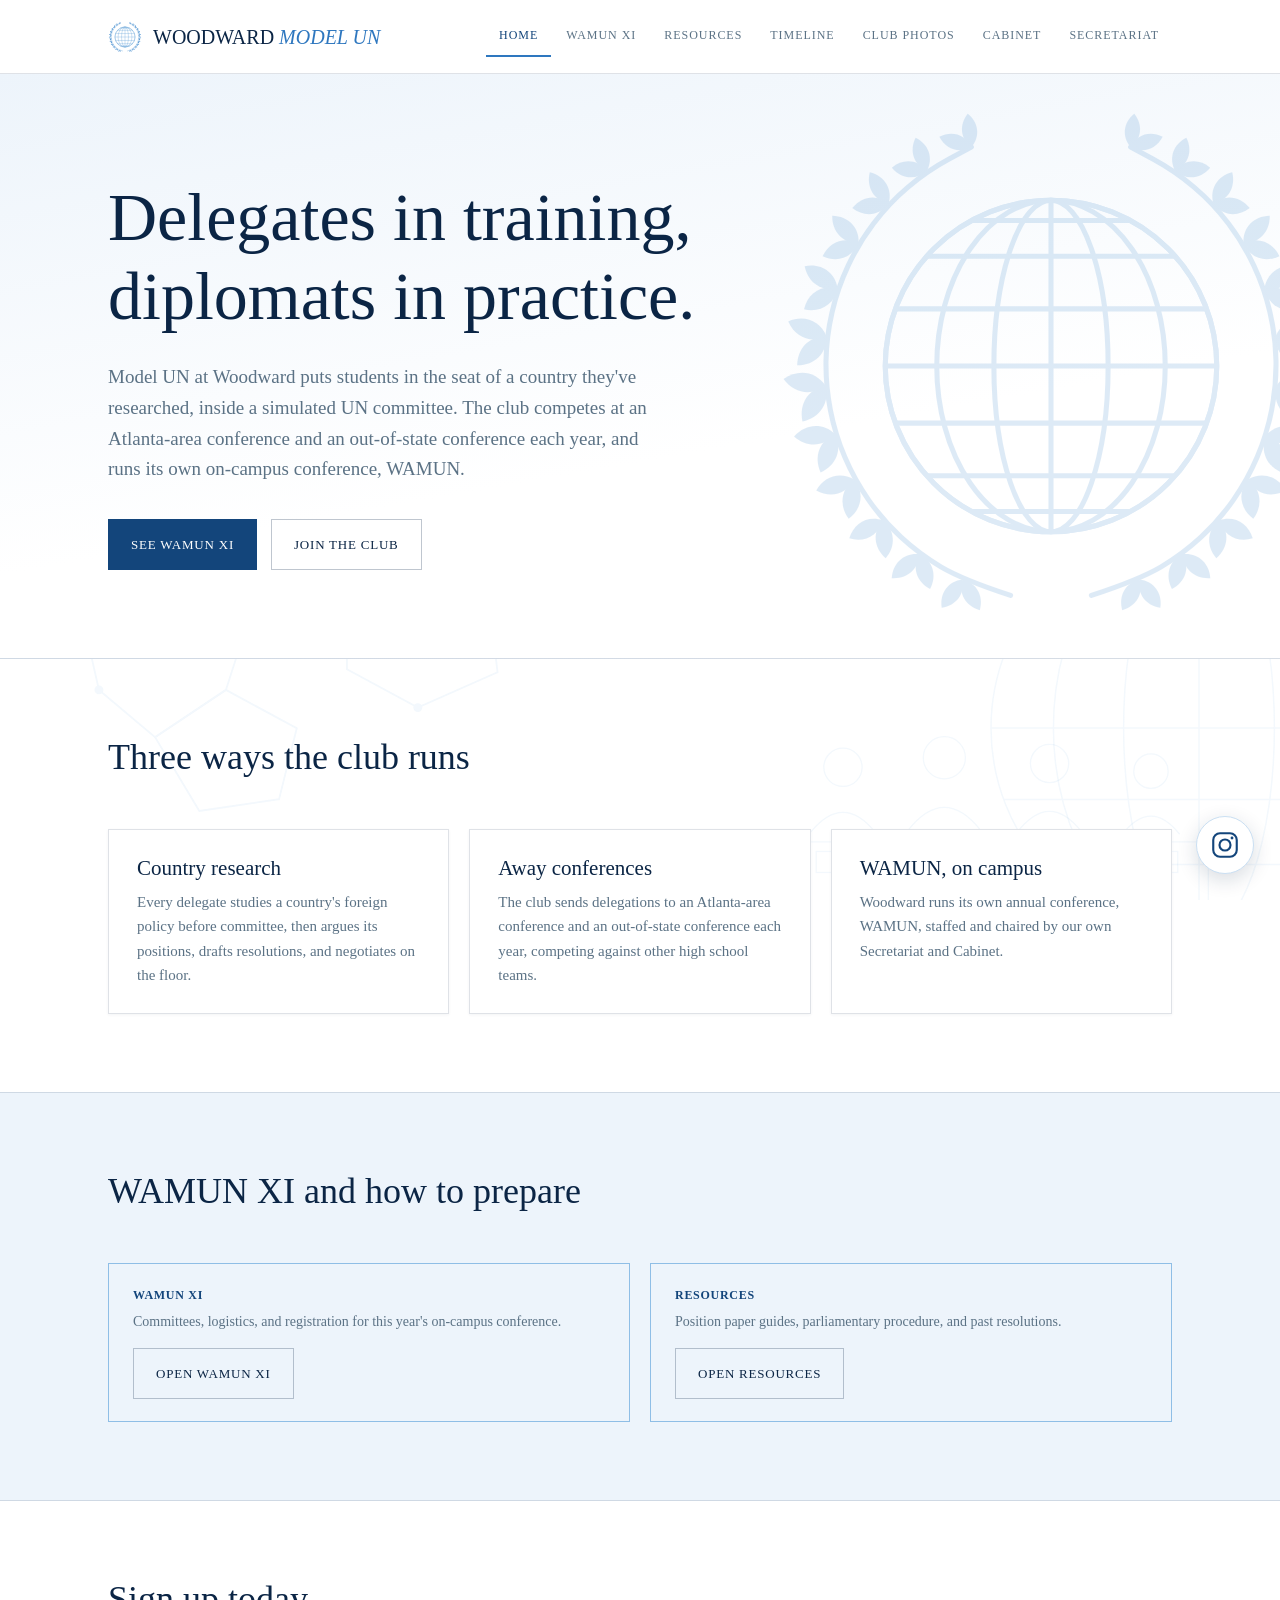
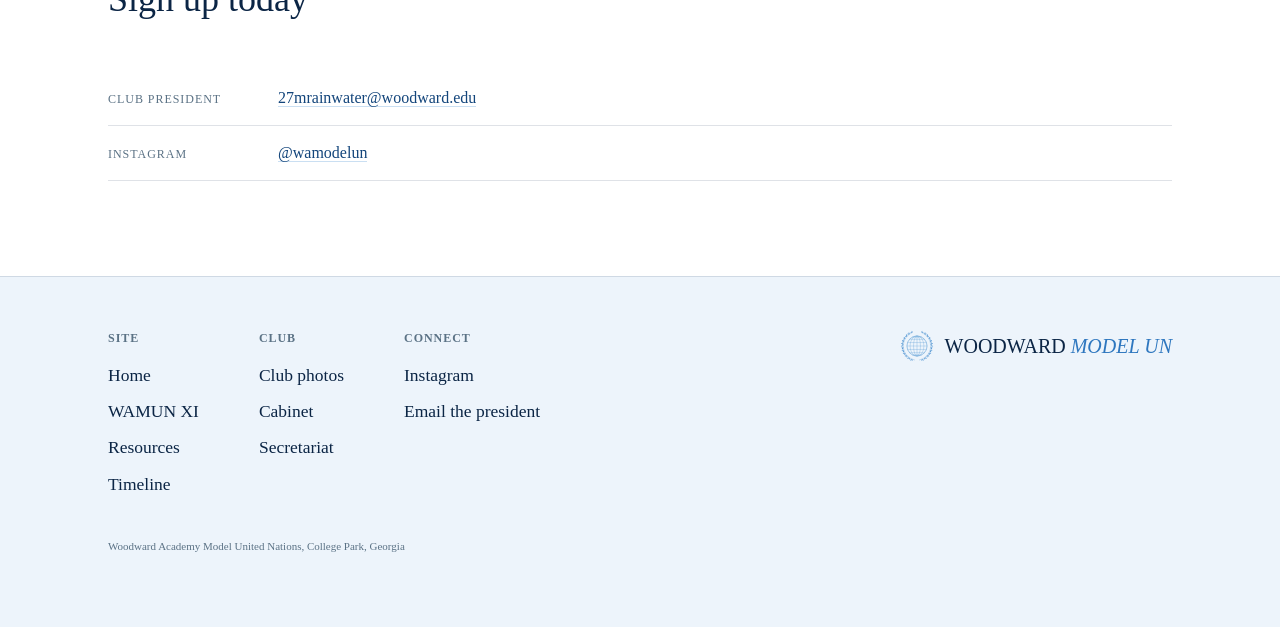
==== index.html @ 44fce594 "Add files via upload" ====
<!doctype html>
<html lang="en">
<head>
<meta charset="utf-8">
<meta name="viewport" content="width=device-width, initial-scale=1">
<title>Woodward Model UN</title>
<meta name="description" content="Woodward Academy's Model United Nations club: committee simulations, delegate research, and WAMUN, our own on-campus conference.">
<link rel="stylesheet" href="styles.css">
<link rel="stylesheet" href="motifs.css">
</head>
<body>
<a class="skip-link" href="#main">Skip to content</a>

<header class="site-header">
  <div class="bar">
    <a class="wordmark" href="index.html"><svg class="mark" xmlns="http://www.w3.org/2000/svg" viewBox="0 0 500 500" fill="currentColor" aria-hidden="true">
<defs><g id="branch-mark"><path d="M213.9 454.8 Q171.0 440.7 151.7 429.3 Q132.4 417.9 116.1 402.8 Q99.8 387.7 87.1 369.5 Q74.4 351.4 65.8 331.1 Q57.2 310.8 53.0 289.2 Q48.8 267.6 49.1 245.6 Q49.5 223.6 54.5 202.1 Q59.4 180.6 68.8 160.6 Q78.2 140.5 91.6 122.8 Q105.0 105.0 122.1 90.5 Q139.1 75.9 159.0 65.2 L178.9 54.5" fill="none" stroke="currentColor" stroke-width="4.5" stroke-linecap="round"/><path d="M171.0 440.7 C167.1 453.0 173.6 464.5 186.4 468.0 C190.0 455.2 183.5 443.7 171.0 440.7 Z"/><path d="M171.0 440.7 C158.2 442.2 150.4 452.8 152.4 465.9 C165.5 464.0 173.3 453.4 171.0 440.7 Z"/><path d="M132.4 417.9 C125.7 429.5 129.7 442.7 142.0 449.2 C148.5 436.9 144.5 423.8 132.4 417.9 Z"/><path d="M132.4 417.9 C119.1 416.5 108.7 425.5 107.8 439.4 C121.6 440.3 131.9 431.3 132.4 417.9 Z"/><path d="M99.8 387.7 C90.4 397.9 91.5 412.2 102.4 421.6 C111.8 410.6 110.7 396.3 99.8 387.7 Z"/><path d="M99.8 387.7 C86.5 383.2 74.0 390.0 69.9 403.9 C83.7 408.0 96.3 401.2 99.8 387.7 Z"/><path d="M74.4 351.4 C62.5 359.7 60.4 374.4 69.4 386.4 C81.4 377.4 83.5 362.7 74.4 351.4 Z"/><path d="M74.4 351.4 C61.9 343.9 47.7 348.0 40.4 361.1 C53.5 368.4 67.8 364.3 74.4 351.4 Z"/><path d="M57.2 310.8 C43.3 316.6 37.9 331.0 44.3 345.1 C58.5 338.7 63.9 324.3 57.2 310.8 Z"/><path d="M57.2 310.8 C46.2 300.5 30.9 301.4 20.6 313.0 C32.2 323.4 47.6 322.4 57.2 310.8 Z"/><path d="M48.8 267.6 C33.4 270.3 24.7 283.7 28.1 299.5 C43.8 296.1 52.5 282.7 48.8 267.6 Z"/><path d="M48.8 267.6 C40.0 254.7 24.3 252.2 11.2 261.7 C20.7 274.7 36.5 277.2 48.8 267.6 Z"/><path d="M49.5 223.6 C34.5 223.0 23.5 233.8 23.4 249.3 C38.9 249.4 49.9 238.6 49.5 223.6 Z"/><path d="M49.5 223.6 C44.0 209.6 29.7 204.0 15.4 210.2 C21.6 224.4 35.9 230.1 49.5 223.6 Z"/><path d="M59.4 180.6 C45.4 176.9 32.8 184.8 29.5 199.4 C44.1 202.7 56.7 194.9 59.4 180.6 Z"/><path d="M59.4 180.6 C57.2 166.3 44.8 158.0 30.1 160.9 C33.0 175.6 45.3 183.9 59.4 180.6 Z"/><path d="M78.2 140.5 C65.8 134.1 52.3 138.9 46.1 151.9 C59.1 158.1 72.6 153.3 78.2 140.5 Z"/><path d="M78.2 140.5 C79.0 126.6 69.2 116.2 54.7 115.9 C54.4 130.3 64.2 140.6 78.2 140.5 Z"/><path d="M105.0 105.0 C94.8 96.4 81.2 98.1 72.6 109.0 C83.5 117.6 97.2 115.9 105.0 105.0 Z"/><path d="M105.0 105.0 C108.7 92.2 101.7 80.4 88.2 77.0 C84.9 90.5 91.9 102.3 105.0 105.0 Z"/><path d="M139.1 75.9 C131.2 65.7 118.1 64.4 107.9 72.9 C116.3 83.1 129.4 84.4 139.1 75.9 Z"/><path d="M139.1 75.9 C145.2 64.6 141.0 52.1 129.1 46.2 C123.2 58.1 127.4 70.5 139.1 75.9 Z"/><path d="M178.9 54.5 C173.7 43.4 161.7 39.5 150.3 45.3 C156.1 56.6 168.1 60.5 178.9 54.5 Z"/><path d="M178.9 54.5 C186.9 45.2 185.6 32.7 175.7 24.7 C167.7 34.6 169.0 47.1 178.9 54.5 Z"/></g></defs>
<use href="#branch-mark"/>
<use href="#branch-mark" transform="translate(500,0) scale(-1,1)"/>
<g fill="none" stroke="currentColor" stroke-width="4.5">
<circle cx="250" cy="250" r="148"/>
<ellipse cx="250" cy="250" rx="148" ry="148"/>
<ellipse cx="250" cy="250" rx="102" ry="148"/>
<ellipse cx="250" cy="250" rx="51" ry="148"/>
<line x1="250" y1="102" x2="250" y2="398"/>
<line x1="102.0" y1="250" x2="398.0" y2="250"/>
<line x1="111.1" y1="301" x2="388.9" y2="301"/>
<line x1="111.1" y1="199" x2="388.9" y2="199"/>
<line x1="139.1" y1="348" x2="360.9" y2="348"/>
<line x1="139.1" y1="152" x2="360.9" y2="152"/>
<line x1="179.3" y1="380" x2="320.7" y2="380"/>
<line x1="179.3" y1="120" x2="320.7" y2="120"/>
</g>
</svg><span>WOODWARD <strong>MODEL UN</strong></span></a>
    <input class="nav-toggle" type="checkbox" id="nav-toggle">
    <label class="nav-toggle-label" for="nav-toggle">Menu</label>
    <nav class="primary" aria-label="Primary">
      <a href="index.html" aria-current="page">Home</a>
      <a href="wamun-xi.html">WAMUN XI</a>
      <a href="resources.html">Resources</a>
      <a href="calendar.html">Timeline</a>
      <a href="photos.html">Club photos</a>
      <a href="cabinet.html">Cabinet</a>
      <a href="secretariat.html">Secretariat</a>
    </nav>
  </div>
</header>

<main id="main">
  <section class="hero">
  <svg class="hero-emblem" xmlns="http://www.w3.org/2000/svg" viewBox="0 0 500 500" fill="currentColor" aria-hidden="true">
<defs><g id="branch-heroemblem"><path d="M213.9 454.8 Q171.0 440.7 151.7 429.3 Q132.4 417.9 116.1 402.8 Q99.8 387.7 87.1 369.5 Q74.4 351.4 65.8 331.1 Q57.2 310.8 53.0 289.2 Q48.8 267.6 49.1 245.6 Q49.5 223.6 54.5 202.1 Q59.4 180.6 68.8 160.6 Q78.2 140.5 91.6 122.8 Q105.0 105.0 122.1 90.5 Q139.1 75.9 159.0 65.2 L178.9 54.5" fill="none" stroke="currentColor" stroke-width="4.5" stroke-linecap="round"/><path d="M171.0 440.7 C167.1 453.0 173.6 464.5 186.4 468.0 C190.0 455.2 183.5 443.7 171.0 440.7 Z"/><path d="M171.0 440.7 C158.2 442.2 150.4 452.8 152.4 465.9 C165.5 464.0 173.3 453.4 171.0 440.7 Z"/><path d="M132.4 417.9 C125.7 429.5 129.7 442.7 142.0 449.2 C148.5 436.9 144.5 423.8 132.4 417.9 Z"/><path d="M132.4 417.9 C119.1 416.5 108.7 425.5 107.8 439.4 C121.6 440.3 131.9 431.3 132.4 417.9 Z"/><path d="M99.8 387.7 C90.4 397.9 91.5 412.2 102.4 421.6 C111.8 410.6 110.7 396.3 99.8 387.7 Z"/><path d="M99.8 387.7 C86.5 383.2 74.0 390.0 69.9 403.9 C83.7 408.0 96.3 401.2 99.8 387.7 Z"/><path d="M74.4 351.4 C62.5 359.7 60.4 374.4 69.4 386.4 C81.4 377.4 83.5 362.7 74.4 351.4 Z"/><path d="M74.4 351.4 C61.9 343.9 47.7 348.0 40.4 361.1 C53.5 368.4 67.8 364.3 74.4 351.4 Z"/><path d="M57.2 310.8 C43.3 316.6 37.9 331.0 44.3 345.1 C58.5 338.7 63.9 324.3 57.2 310.8 Z"/><path d="M57.2 310.8 C46.2 300.5 30.9 301.4 20.6 313.0 C32.2 323.4 47.6 322.4 57.2 310.8 Z"/><path d="M48.8 267.6 C33.4 270.3 24.7 283.7 28.1 299.5 C43.8 296.1 52.5 282.7 48.8 267.6 Z"/><path d="M48.8 267.6 C40.0 254.7 24.3 252.2 11.2 261.7 C20.7 274.7 36.5 277.2 48.8 267.6 Z"/><path d="M49.5 223.6 C34.5 223.0 23.5 233.8 23.4 249.3 C38.9 249.4 49.9 238.6 49.5 223.6 Z"/><path d="M49.5 223.6 C44.0 209.6 29.7 204.0 15.4 210.2 C21.6 224.4 35.9 230.1 49.5 223.6 Z"/><path d="M59.4 180.6 C45.4 176.9 32.8 184.8 29.5 199.4 C44.1 202.7 56.7 194.9 59.4 180.6 Z"/><path d="M59.4 180.6 C57.2 166.3 44.8 158.0 30.1 160.9 C33.0 175.6 45.3 183.9 59.4 180.6 Z"/><path d="M78.2 140.5 C65.8 134.1 52.3 138.9 46.1 151.9 C59.1 158.1 72.6 153.3 78.2 140.5 Z"/><path d="M78.2 140.5 C79.0 126.6 69.2 116.2 54.7 115.9 C54.4 130.3 64.2 140.6 78.2 140.5 Z"/><path d="M105.0 105.0 C94.8 96.4 81.2 98.1 72.6 109.0 C83.5 117.6 97.2 115.9 105.0 105.0 Z"/><path d="M105.0 105.0 C108.7 92.2 101.7 80.4 88.2 77.0 C84.9 90.5 91.9 102.3 105.0 105.0 Z"/><path d="M139.1 75.9 C131.2 65.7 118.1 64.4 107.9 72.9 C116.3 83.1 129.4 84.4 139.1 75.9 Z"/><path d="M139.1 75.9 C145.2 64.6 141.0 52.1 129.1 46.2 C123.2 58.1 127.4 70.5 139.1 75.9 Z"/><path d="M178.9 54.5 C173.7 43.4 161.7 39.5 150.3 45.3 C156.1 56.6 168.1 60.5 178.9 54.5 Z"/><path d="M178.9 54.5 C186.9 45.2 185.6 32.7 175.7 24.7 C167.7 34.6 169.0 47.1 178.9 54.5 Z"/></g></defs>
<use href="#branch-heroemblem"/>
<use href="#branch-heroemblem" transform="translate(500,0) scale(-1,1)"/>
<g fill="none" stroke="currentColor" stroke-width="4.5">
<circle cx="250" cy="250" r="148"/>
<ellipse cx="250" cy="250" rx="148" ry="148"/>
<ellipse cx="250" cy="250" rx="102" ry="148"/>
<ellipse cx="250" cy="250" rx="51" ry="148"/>
<line x1="250" y1="102" x2="250" y2="398"/>
<line x1="102.0" y1="250" x2="398.0" y2="250"/>
<line x1="111.1" y1="301" x2="388.9" y2="301"/>
<line x1="111.1" y1="199" x2="388.9" y2="199"/>
<line x1="139.1" y1="348" x2="360.9" y2="348"/>
<line x1="139.1" y1="152" x2="360.9" y2="152"/>
<line x1="179.3" y1="380" x2="320.7" y2="380"/>
<line x1="179.3" y1="120" x2="320.7" y2="120"/>
</g>
</svg>
    <div class="wrap">
      <h1>Delegates in training, diplomats in practice.</h1>
      <p class="lede">Model UN at Woodward puts students in the seat of a country they've researched, inside a simulated UN committee. The club competes at an Atlanta-area conference and an out-of-state conference each year, and runs its own on-campus conference, WAMUN.</p>
      <div class="cta-row">
        <a class="btn primary" href="wamun-xi.html">See WAMUN XI</a>
        <a class="btn ghost" href="#join">Join the club</a>
      </div>
    </div>
  </section>

  <section aria-labelledby="what-heading">
    <div class="wrap">
      <div class="section-head">
        <div>
          <h2 id="what-heading">Three ways the club runs</h2>
        </div>
      </div>
      <div class="grid grid-3">
        <div class="placard">
          <h3>Country research</h3>
          <p>Every delegate studies a country's foreign policy before committee, then argues its positions, drafts resolutions, and negotiates on the floor.</p>
        </div>
        <div class="placard">
          <h3>Away conferences</h3>
          <p>The club sends delegations to an Atlanta-area conference and an out-of-state conference each year, competing against other high school teams.</p>
        </div>
        <div class="placard">
          <h3>WAMUN, on campus</h3>
          <p>Woodward runs its own annual conference, WAMUN, staffed and chaired by our own Secretariat and Cabinet.</p>
        </div>
      </div>
    </div>
  </section>

  <section class="alt" aria-labelledby="explore-heading">
    <div class="wrap">
      <div class="section-head">
        <div>
          <h2 id="explore-heading">WAMUN XI and how to prepare</h2>
        </div>
      </div>
      <div class="grid grid-2">
        <div class="tbd" style="border-style:solid;">
          <strong>WAMUN XI</strong>
          Committees, logistics, and registration for this year's on-campus conference.
          <div style="margin-top:14px;"><a class="btn ghost" href="wamun-xi.html">Open WAMUN XI</a></div>
        </div>
        <div class="tbd" style="border-style:solid;">
          <strong>Resources</strong>
          Position paper guides, parliamentary procedure, and past resolutions.
          <div style="margin-top:14px;"><a class="btn ghost" href="resources.html">Open resources</a></div>
        </div>
      </div>
    </div>
  </section>

  <section id="join" aria-labelledby="join-heading">
    <div class="wrap">
      <div class="section-head">
        <div>
          <h2 id="join-heading">Sign up today</h2>
        </div>
      </div>
      <dl>
        <div class="contact-line">
          <dt>Club president</dt>
          <dd><a href="mailto:27mrainwater@woodward.edu">27mrainwater@woodward.edu</a></dd>
        </div>
        <div class="contact-line">
          <dt>Instagram</dt>
          <dd><a href="https://instagram.com/wamodelun" target="_blank" rel="noopener">@wamodelun</a></dd>
        </div>
      </dl>
    </div>
  </section>
</main>

<footer>
  <div class="wrap">
    <div class="bar">
      <div class="cols">
        <div>
          <h4>Site</h4>
          <ul>
            <li><a href="index.html">Home</a></li>
            <li><a href="wamun-xi.html">WAMUN XI</a></li>
            <li><a href="resources.html">Resources</a></li>
            <li><a href="calendar.html">Timeline</a></li>
          </ul>
        </div>
        <div>
          <h4>Club</h4>
          <ul>
            <li><a href="photos.html">Club photos</a></li>
            <li><a href="cabinet.html">Cabinet</a></li>
            <li><a href="secretariat.html">Secretariat</a></li>
          </ul>
        </div>
        <div>
          <h4>Connect</h4>
          <ul>
            <li><a href="https://instagram.com/wamodelun" target="_blank" rel="noopener">Instagram</a></li>
            <li><a href="mailto:27mrainwater@woodward.edu">Email the president</a></li>
          </ul>
        </div>
      </div>
      <div class="wordmark"><svg class="mark" xmlns="http://www.w3.org/2000/svg" viewBox="0 0 500 500" fill="currentColor" aria-hidden="true">
<defs><g id="branch-mark"><path d="M213.9 454.8 Q171.0 440.7 151.7 429.3 Q132.4 417.9 116.1 402.8 Q99.8 387.7 87.1 369.5 Q74.4 351.4 65.8 331.1 Q57.2 310.8 53.0 289.2 Q48.8 267.6 49.1 245.6 Q49.5 223.6 54.5 202.1 Q59.4 180.6 68.8 160.6 Q78.2 140.5 91.6 122.8 Q105.0 105.0 122.1 90.5 Q139.1 75.9 159.0 65.2 L178.9 54.5" fill="none" stroke="currentColor" stroke-width="4.5" stroke-linecap="round"/><path d="M171.0 440.7 C167.1 453.0 173.6 464.5 186.4 468.0 C190.0 455.2 183.5 443.7 171.0 440.7 Z"/><path d="M171.0 440.7 C158.2 442.2 150.4 452.8 152.4 465.9 C165.5 464.0 173.3 453.4 171.0 440.7 Z"/><path d="M132.4 417.9 C125.7 429.5 129.7 442.7 142.0 449.2 C148.5 436.9 144.5 423.8 132.4 417.9 Z"/><path d="M132.4 417.9 C119.1 416.5 108.7 425.5 107.8 439.4 C121.6 440.3 131.9 431.3 132.4 417.9 Z"/><path d="M99.8 387.7 C90.4 397.9 91.5 412.2 102.4 421.6 C111.8 410.6 110.7 396.3 99.8 387.7 Z"/><path d="M99.8 387.7 C86.5 383.2 74.0 390.0 69.9 403.9 C83.7 408.0 96.3 401.2 99.8 387.7 Z"/><path d="M74.4 351.4 C62.5 359.7 60.4 374.4 69.4 386.4 C81.4 377.4 83.5 362.7 74.4 351.4 Z"/><path d="M74.4 351.4 C61.9 343.9 47.7 348.0 40.4 361.1 C53.5 368.4 67.8 364.3 74.4 351.4 Z"/><path d="M57.2 310.8 C43.3 316.6 37.9 331.0 44.3 345.1 C58.5 338.7 63.9 324.3 57.2 310.8 Z"/><path d="M57.2 310.8 C46.2 300.5 30.9 301.4 20.6 313.0 C32.2 323.4 47.6 322.4 57.2 310.8 Z"/><path d="M48.8 267.6 C33.4 270.3 24.7 283.7 28.1 299.5 C43.8 296.1 52.5 282.7 48.8 267.6 Z"/><path d="M48.8 267.6 C40.0 254.7 24.3 252.2 11.2 261.7 C20.7 274.7 36.5 277.2 48.8 267.6 Z"/><path d="M49.5 223.6 C34.5 223.0 23.5 233.8 23.4 249.3 C38.9 249.4 49.9 238.6 49.5 223.6 Z"/><path d="M49.5 223.6 C44.0 209.6 29.7 204.0 15.4 210.2 C21.6 224.4 35.9 230.1 49.5 223.6 Z"/><path d="M59.4 180.6 C45.4 176.9 32.8 184.8 29.5 199.4 C44.1 202.7 56.7 194.9 59.4 180.6 Z"/><path d="M59.4 180.6 C57.2 166.3 44.8 158.0 30.1 160.9 C33.0 175.6 45.3 183.9 59.4 180.6 Z"/><path d="M78.2 140.5 C65.8 134.1 52.3 138.9 46.1 151.9 C59.1 158.1 72.6 153.3 78.2 140.5 Z"/><path d="M78.2 140.5 C79.0 126.6 69.2 116.2 54.7 115.9 C54.4 130.3 64.2 140.6 78.2 140.5 Z"/><path d="M105.0 105.0 C94.8 96.4 81.2 98.1 72.6 109.0 C83.5 117.6 97.2 115.9 105.0 105.0 Z"/><path d="M105.0 105.0 C108.7 92.2 101.7 80.4 88.2 77.0 C84.9 90.5 91.9 102.3 105.0 105.0 Z"/><path d="M139.1 75.9 C131.2 65.7 118.1 64.4 107.9 72.9 C116.3 83.1 129.4 84.4 139.1 75.9 Z"/><path d="M139.1 75.9 C145.2 64.6 141.0 52.1 129.1 46.2 C123.2 58.1 127.4 70.5 139.1 75.9 Z"/><path d="M178.9 54.5 C173.7 43.4 161.7 39.5 150.3 45.3 C156.1 56.6 168.1 60.5 178.9 54.5 Z"/><path d="M178.9 54.5 C186.9 45.2 185.6 32.7 175.7 24.7 C167.7 34.6 169.0 47.1 178.9 54.5 Z"/></g></defs>
<use href="#branch-mark"/>
<use href="#branch-mark" transform="translate(500,0) scale(-1,1)"/>
<g fill="none" stroke="currentColor" stroke-width="4.5">
<circle cx="250" cy="250" r="148"/>
<ellipse cx="250" cy="250" rx="148" ry="148"/>
<ellipse cx="250" cy="250" rx="102" ry="148"/>
<ellipse cx="250" cy="250" rx="51" ry="148"/>
<line x1="250" y1="102" x2="250" y2="398"/>
<line x1="102.0" y1="250" x2="398.0" y2="250"/>
<line x1="111.1" y1="301" x2="388.9" y2="301"/>
<line x1="111.1" y1="199" x2="388.9" y2="199"/>
<line x1="139.1" y1="348" x2="360.9" y2="348"/>
<line x1="139.1" y1="152" x2="360.9" y2="152"/>
<line x1="179.3" y1="380" x2="320.7" y2="380"/>
<line x1="179.3" y1="120" x2="320.7" y2="120"/>
</g>
</svg><span>WOODWARD <strong>MODEL UN</strong></span></div>
    </div>
    <p class="fine">Woodward Academy Model United Nations, College Park, Georgia</p>
  </div>
</footer>

<a class="ig-orb" href="https://instagram.com/wamodelun" target="_blank" rel="noopener" title="Follow @wamodelun on Instagram">
  <svg viewBox="0 0 24 24" fill="none" stroke="currentColor" stroke-width="1.7" stroke-linecap="round" stroke-linejoin="round" aria-hidden="true">
    <rect x="2.6" y="2.6" width="18.8" height="18.8" rx="5.4"/>
    <circle cx="12" cy="12" r="4.4"/>
    <circle cx="17.6" cy="6.4" r="1.15" fill="currentColor" stroke="none"/>
  </svg>
  <span class="sr">Follow @wamodelun on Instagram</span>
</a>

<script src="site.js"></script>
</body>
</html>
---- styles.css ----
:root{
  /* blues, deep -> pale */
  --navy:#0B2545;
  --blue-deep:#13457B;
  --blue:#2E77BF;
  --blue-un:#5B9BD5;
  --blue-mid:#8FBEE6;
  --blue-pale:#CADFF2;
  --blue-wash:#EDF4FB;
  --white:#FFFFFF;

  --ink:#0B2545;
  --ink-dim:#5B7285;
  --line:rgba(11,37,69,0.13);
  --line-strong:rgba(11,37,69,0.26);
  --max:1120px;
}

*{box-sizing:border-box;}
html{scroll-behavior:smooth;}
body{
  margin:0;
  background:var(--white);
  color:var(--ink);
  font-family:'Times New Roman', Times, serif;
  font-size:17.5px;line-height:1.62;
  -webkit-font-smoothing:antialiased;
}
h1,h2,h3{font-family:'Times New Roman', Times, serif;font-weight:500;line-height:1.15;margin:0 0 .4em;color:var(--navy);}
a{color:inherit;text-decoration:none;}
img{max-width:100%;display:block;}
.wrap{max-width:var(--max);margin:0 auto;padding:0 28px;}
.mono{font-family:'Times New Roman', Times, serif;}

.section-label{
  font-family:'Times New Roman', Times, serif;font-size:12px;letter-spacing:.1em;
  text-transform:uppercase;color:var(--ink-dim);margin:0 0 20px;
}

.skip-link{position:absolute;left:-999px;background:var(--blue-deep);color:#fff;padding:10px 16px;z-index:100;}
.skip-link:focus{left:16px;top:16px;}
a:focus-visible,button:focus-visible,input:focus-visible{outline:2px solid var(--blue);outline-offset:3px;}

/* ---------- header ---------- */
.site-header{
  position:sticky;top:0;z-index:50;
  background:var(--white);
  border-bottom:1px solid var(--line);
}
.site-header .bar{display:flex;align-items:center;justify-content:space-between;padding:16px 28px;max-width:var(--max);margin:0 auto;}
.wordmark{display:inline-flex;align-items:center;gap:11px;font-family:'Times New Roman', Times, serif;font-size:20px;color:var(--navy);}
.wordmark .mark{height:34px;width:34px;color:var(--blue-un);}
.wordmark strong{color:var(--blue);font-style:italic;font-weight:500;}

nav.primary{display:flex;gap:2px;}
nav.primary a{
  font-family:'Times New Roman', Times, serif;font-size:12px;letter-spacing:.08em;
  text-transform:uppercase;color:var(--ink-dim);padding:10px 13px;border-bottom:2px solid transparent;
}
nav.primary a:hover,nav.primary a[aria-current="page"]{color:var(--blue-deep);border-bottom-color:var(--blue);}
.nav-toggle{display:none;}
.nav-toggle-label{display:none;cursor:pointer;font-family:'Times New Roman', Times, serif;font-size:12px;letter-spacing:.08em;text-transform:uppercase;border:1px solid var(--line-strong);padding:8px 12px;color:var(--navy);}
@media (max-width:820px){
  nav.primary{display:flex;flex-direction:column;gap:0;position:absolute;top:100%;left:0;right:0;background:var(--white);border-bottom:1px solid var(--line);max-height:0;overflow:hidden;box-shadow:0 12px 24px rgba(11,37,69,.06);}
  nav.primary a{padding:14px 28px;border-bottom:1px solid var(--line);}
  .nav-toggle-label{display:block;}
  .nav-toggle:checked ~ nav.primary{max-height:600px;}
}

/* ---------- hero ---------- */
.hero{
  position:relative;overflow:hidden;
  padding:104px 0 88px;border-bottom:1px solid var(--line);
  background:linear-gradient(170deg,var(--blue-wash) 0%,var(--white) 62%);
}
.hero-emblem{
  position:absolute;top:50%;right:-4vw;transform:translateY(-50%);
  width:min(46vw,560px);color:var(--blue-un);opacity:.20;pointer-events:none;
}
.hero h1{font-size:clamp(38px,6vw,68px);max-width:780px;position:relative;}
.hero p.lede{font-size:19px;color:var(--ink-dim);max-width:560px;margin:18px 0 34px;position:relative;}
.cta-row{display:flex;gap:14px;flex-wrap:wrap;position:relative;}
@media (max-width:820px){.hero-emblem{opacity:.10;right:-24vw;width:80vw;}}

/* one entrance moment on load — nowhere else on the site animates on its own */
@keyframes settle{from{opacity:0;transform:translateY(14px);}to{opacity:1;transform:none;}}
.hero h1,.hero p.lede,.hero .cta-row{animation:settle .6s cubic-bezier(.2,.7,.3,1) both;}
.hero p.lede{animation-delay:.08s;}
.hero .cta-row{animation-delay:.14s;}
@media (prefers-reduced-motion:reduce){
  .hero h1,.hero p.lede,.hero .cta-row{animation:none;}
}

.btn{
  font-family:'Times New Roman', Times, serif;font-size:13px;letter-spacing:.06em;text-transform:uppercase;
  padding:14px 22px;border:1px solid var(--line-strong);display:inline-block;color:var(--navy);
  transition:border-color .15s,background .15s,color .15s;
}
.btn.primary{background:var(--blue-deep);border-color:var(--blue-deep);color:#fff;}
.btn.primary:hover{background:var(--navy);border-color:var(--navy);}
.btn.ghost:hover{border-color:var(--blue);color:var(--blue-deep);}

/* ---------- placard ---------- */
.placard{border:1px solid var(--line);padding:26px 28px;position:relative;background:var(--white);box-shadow:0 1px 3px rgba(11,37,69,.05);}
.placard[data-code]::before{
  content:attr(data-code);position:absolute;top:-10px;left:22px;background:var(--white);padding:0 8px;
  font-family:'Times New Roman', Times, serif;font-size:11px;letter-spacing:.1em;color:var(--blue);
}
.placard h3{font-size:21px;margin-bottom:10px;}
.placard p{color:var(--ink-dim);margin:0;font-size:15px;}

/* ---------- sections ---------- */
section{padding:78px 0;position:relative;}
section.alt{background:var(--blue-wash);border-top:1px solid var(--line);border-bottom:1px solid var(--line);}
.section-head{display:flex;justify-content:space-between;align-items:flex-end;gap:24px;margin-bottom:36px;flex-wrap:wrap;}
.section-head h2{font-size:clamp(26px,3.4vw,36px);max-width:620px;}
.grid{display:grid;gap:20px;}
.grid-3{grid-template-columns:repeat(3,1fr);}
.grid-2{grid-template-columns:repeat(2,1fr);}
@media (max-width:880px){.grid-3,.grid-2{grid-template-columns:1fr;}}

.contact-line{display:flex;gap:10px;align-items:baseline;flex-wrap:wrap;padding:14px 0;border-bottom:1px solid var(--line);}
.contact-line dt{font-family:'Times New Roman', Times, serif;font-size:12px;color:var(--ink-dim);text-transform:uppercase;letter-spacing:.08em;width:160px;flex:none;}
.contact-line dd{margin:0;font-size:16px;}
.contact-line a{color:var(--blue-deep);border-bottom:1px solid var(--blue-pale);}
.contact-line a:hover{border-color:var(--blue);}

.tbd{border:1px dashed var(--blue-mid);background:var(--blue-wash);padding:22px 24px;color:var(--ink-dim);font-size:14px;}
.tbd strong{color:var(--blue-deep);display:block;margin-bottom:6px;font-family:'Times New Roman', Times, serif;font-size:12px;letter-spacing:.06em;text-transform:uppercase;}

/* ---------- roster ---------- */
.roster{display:grid;grid-template-columns:repeat(3,1fr);gap:20px;}
.roster-card{border:1px solid var(--line);background:var(--white);box-shadow:0 1px 3px rgba(11,37,69,.05);}
.roster-card .photo{aspect-ratio:1/1;background:var(--blue-wash);border-bottom:1px dashed var(--blue-mid);display:flex;align-items:center;justify-content:center;color:var(--ink-dim);font-family:'Times New Roman', Times, serif;font-size:11px;}
.roster-card .info{padding:16px 18px;}
.roster-card .info .name{font-family:'Times New Roman', Times, serif;font-size:18px;color:var(--navy);}
.roster-card .info .role{font-family:'Times New Roman', Times, serif;font-size:11px;text-transform:uppercase;letter-spacing:.06em;color:var(--blue);margin-top:4px;}
@media (max-width:880px){.roster{grid-template-columns:repeat(2,1fr);}}
@media (max-width:520px){.roster{grid-template-columns:1fr;}}

/* ---------- photos ---------- */
.photo-grid{display:grid;grid-template-columns:repeat(3,1fr);gap:12px;}
.photo-grid .ph{aspect-ratio:4/3;background:var(--blue-wash);border:1px dashed var(--blue-mid);display:flex;align-items:center;justify-content:center;color:var(--ink-dim);font-family:'Times New Roman', Times, serif;font-size:11px;text-align:center;padding:10px;}
@media (max-width:720px){.photo-grid{grid-template-columns:repeat(2,1fr);}}

/* ---------- calendar ---------- */
.meeting-block{display:flex;gap:28px;align-items:flex-start;flex-wrap:wrap;border:1px solid var(--line);background:var(--white);padding:26px 28px;box-shadow:0 1px 3px rgba(11,37,69,.05);}
.meeting-when{display:flex;flex-direction:column;gap:4px;border-right:1px solid var(--line);padding-right:28px;min-width:150px;}
.meeting-when .day{font-family:'Times New Roman', Times, serif;font-size:24px;color:var(--navy);}
.meeting-when .time{font-family:'Times New Roman', Times, serif;font-size:12px;letter-spacing:.08em;color:var(--blue);text-transform:uppercase;}
.meeting-what h3{font-size:19px;margin-bottom:6px;}
.meeting-what p{margin:0;color:var(--ink-dim);font-size:15px;}
@media (max-width:660px){.meeting-when{border-right:none;border-bottom:1px solid var(--line);padding-right:0;padding-bottom:16px;width:100%;}}

.event-list{list-style:none;margin:0;padding:0;display:flex;flex-direction:column;}
.event{display:flex;gap:26px;align-items:flex-start;padding:22px 0;border-bottom:1px solid var(--line);}
.event:first-child{border-top:1px solid var(--line);}
.event-date{flex:none;width:72px;text-align:center;border:1px solid var(--blue-pale);background:var(--white);padding:10px 0;}
.event-date .mo{display:block;font-family:'Times New Roman', Times, serif;font-size:11px;letter-spacing:.1em;color:var(--blue);text-transform:uppercase;}
.event-date .dy{display:block;font-family:'Times New Roman', Times, serif;font-size:26px;line-height:1.1;color:var(--navy);}
.event-body h3{font-size:19px;margin-bottom:4px;}
.event-meta{font-family:'Times New Roman', Times, serif;font-size:11px;letter-spacing:.06em;text-transform:uppercase;color:var(--blue);margin:0 0 8px;}
.event-body p{margin:0;color:var(--ink-dim);font-size:15px;}

/* ---------- footer ---------- */
footer{border-top:1px solid var(--line);background:var(--blue-wash);padding:52px 0 60px;}
footer .bar{display:flex;justify-content:space-between;align-items:flex-start;gap:24px;flex-wrap:wrap;}
footer .cols{display:flex;gap:60px;flex-wrap:wrap;}
footer h4{font-family:'Times New Roman', Times, serif;font-size:12px;text-transform:uppercase;letter-spacing:.08em;color:var(--ink-dim);margin:0 0 12px;}
footer ul{list-style:none;margin:0;padding:0;display:flex;flex-direction:column;gap:8px;}
footer a{color:var(--navy);}
footer a:hover{color:var(--blue);}
.fine{font-family:'Times New Roman', Times, serif;font-size:11px;color:var(--ink-dim);margin-top:40px;}

@media (prefers-reduced-motion:reduce){html{scroll-behavior:auto;}}

/* ---------- timeline ---------- */
.timeline{position:relative;margin:0;padding:0 0 0 0;list-style:none;}
.timeline::before{
  content:"";position:absolute;left:118px;top:8px;bottom:8px;width:1px;
  background:linear-gradient(180deg,var(--blue-pale),var(--blue-mid),var(--blue-pale));
}
@media (max-width:720px){.timeline::before{left:9px;}}

.tl-item{position:relative;display:flex;gap:34px;padding:0 0 40px 0;}
.tl-item:last-child{padding-bottom:0;}

.tl-when{
  flex:none;width:100px;text-align:right;padding-top:2px;
  font-family:'Times New Roman', Times, serif;
}
.tl-when .yr{
  display:block;font-size:12px;letter-spacing:.12em;text-transform:uppercase;color:var(--ink-dim);
}
.tl-when .dt{display:block;font-size:20px;color:var(--navy);line-height:1.25;}

.tl-node{
  position:absolute;left:112px;top:6px;width:13px;height:13px;border-radius:50%;
  background:var(--white);border:2px solid var(--blue);
}
.tl-item.done .tl-node{background:var(--blue);}
.tl-item.major .tl-node{width:17px;height:17px;left:110px;border-width:3px;border-color:var(--blue-deep);}

.tl-body{flex:1;padding-left:34px;}
.tl-body h3{font-size:21px;margin:0 0 5px;}
.tl-meta{
  font-size:12px;letter-spacing:.08em;text-transform:uppercase;color:var(--blue);margin:0 0 9px;
}
.tl-body p{margin:0;color:var(--ink-dim);font-size:16px;max-width:640px;}
.tl-tag{
  display:inline-block;margin-top:12px;padding:4px 11px;border:1px solid var(--blue-pale);
  background:var(--blue-wash);font-size:12px;letter-spacing:.08em;text-transform:uppercase;color:var(--blue-deep);
}

@media (max-width:720px){
  .tl-item{gap:0;padding-left:34px;flex-direction:column;}
  .tl-when{width:auto;text-align:left;padding-bottom:6px;}
  .tl-when .dt{font-size:18px;}
  .tl-node{left:3px;top:7px;}
  .tl-item.major .tl-node{left:1px;}
  .tl-body{padding-left:0;}
}

/* ---------- floating instagram orb ---------- */
.ig-orb{
  position:fixed;right:26px;bottom:26px;z-index:60;
  width:58px;height:58px;border-radius:50%;
  display:flex;align-items:center;justify-content:center;
  background:var(--white);border:1px solid var(--blue-pale);
  box-shadow:0 6px 20px rgba(11,37,69,.16);
  perspective:520px;
  transition:box-shadow .2s,transform .2s;
}
.ig-orb:hover{box-shadow:0 10px 28px rgba(11,37,69,.24);transform:translateY(-2px);}
.ig-orb svg{
  width:30px;height:30px;color:var(--blue-deep);
  transform-style:preserve-3d;
}
.ig-orb:hover svg{animation:orb-spin 2.6s linear infinite;}
@keyframes orb-spin{
  from{transform:rotateY(0deg);}
  to{transform:rotateY(360deg);}
}
.ig-orb .sr{position:absolute;left:-9999px;}
@media (max-width:720px){.ig-orb{right:16px;bottom:16px;width:52px;height:52px;}.ig-orb svg{width:27px;height:27px;}}
@media (prefers-reduced-motion:reduce){.ig-orb svg{animation:none;}}

/* roster photo variants */
.roster-card .photo.has-img{padding:0;border-bottom:1px solid var(--line);background:none;}
.roster-card .photo img{width:100%;height:100%;object-fit:cover;display:block;}
.roster-card .photo .initials{
  font-family:'Times New Roman', Times, serif;font-size:34px;letter-spacing:.04em;
  color:var(--blue-un);
}
---- motifs.css ----
/* ---------- ambient background motifs ---------- */
.bg-layer{position:fixed;inset:0;pointer-events:none;z-index:0;overflow:hidden;}
.bg-layer svg{position:absolute;}
.motif{opacity:.11;color:var(--blue-mid);}
.motif-red{opacity:.16;color:var(--blue-pale);}

.motif-globe{top:52vh;right:-14vw;width:min(44vw,520px);}
.motif-map{bottom:6vh;left:-7vw;width:min(50vw,620px);}
.motif-delegates{bottom:-2vh;right:5vw;width:min(36vw,440px);}
.motif-grid{top:40vh;left:33vw;width:min(28vw,320px);}

@media (max-width:820px){
  .motif-delegates,.motif-grid{display:none;}
  .motif-globe{width:88vw;right:-30vw;}
  .motif-map{width:78vw;left:-24vw;}
}

.site-header,main,footer{position:relative;z-index:1;}
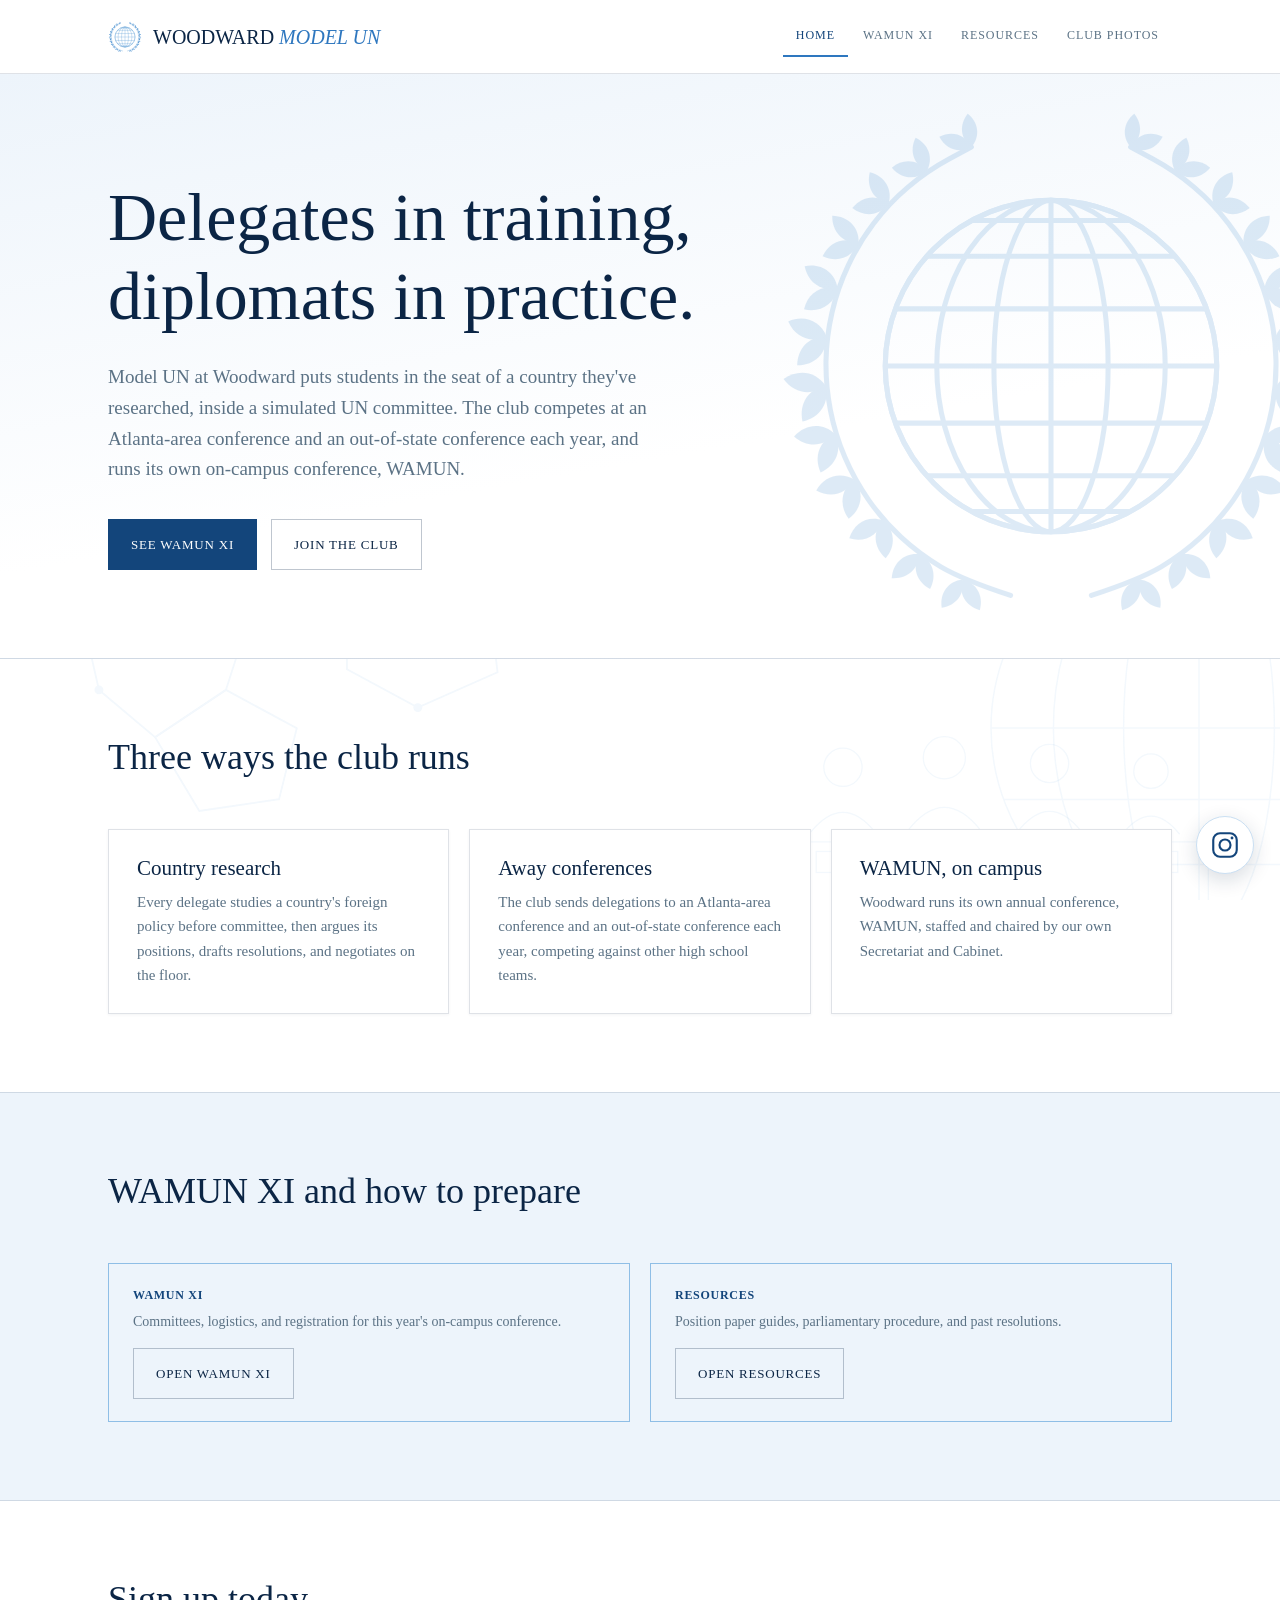
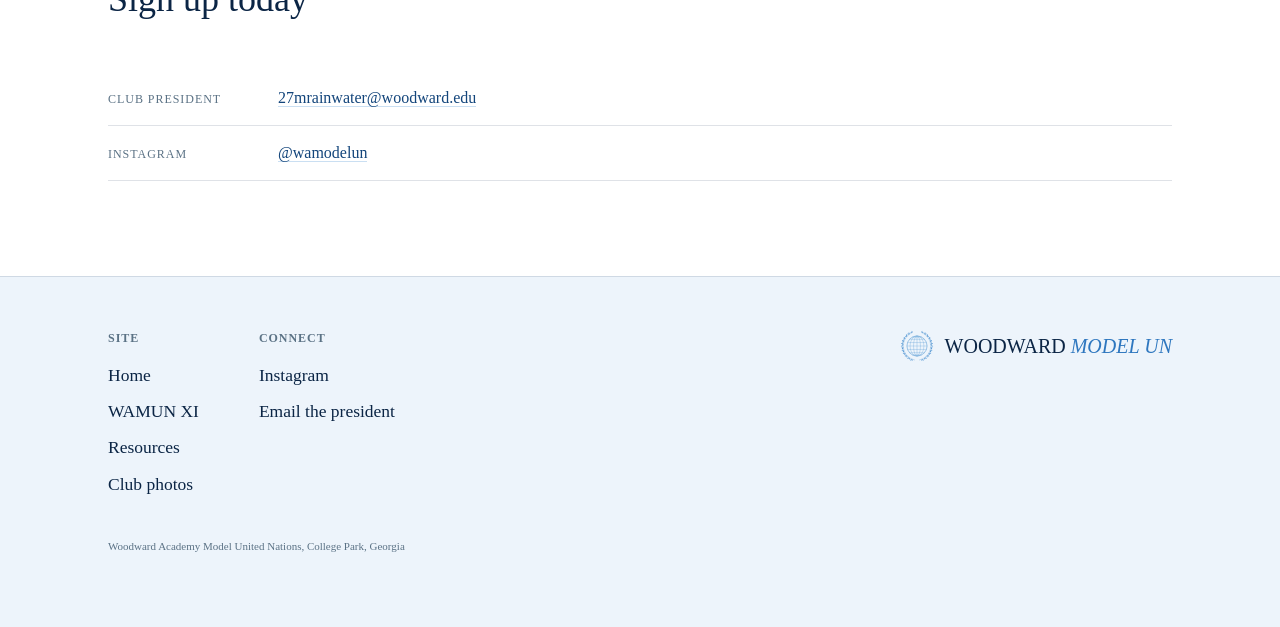
==== commit 29c4079b: "Fix procedure diagram, link handbook, remove Timeline and rosters Resources: - Rework the procedure " ====
--- a/index.html
+++ b/index.html
@@ -38,10 +38,7 @@
       <a href="index.html" aria-current="page">Home</a>
       <a href="wamun-xi.html">WAMUN XI</a>
       <a href="resources.html">Resources</a>
-      <a href="calendar.html">Timeline</a>
       <a href="photos.html">Club photos</a>
-      <a href="cabinet.html">Cabinet</a>
-      <a href="secretariat.html">Secretariat</a>
     </nav>
   </div>
 </header>
@@ -154,15 +151,7 @@
             <li><a href="index.html">Home</a></li>
             <li><a href="wamun-xi.html">WAMUN XI</a></li>
             <li><a href="resources.html">Resources</a></li>
-            <li><a href="calendar.html">Timeline</a></li>
-          </ul>
-        </div>
-        <div>
-          <h4>Club</h4>
-          <ul>
             <li><a href="photos.html">Club photos</a></li>
-            <li><a href="cabinet.html">Cabinet</a></li>
-            <li><a href="secretariat.html">Secretariat</a></li>
           </ul>
         </div>
         <div>
--- a/styles.css
+++ b/styles.css
@@ -129,39 +129,10 @@
 .tbd{border:1px dashed var(--blue-mid);background:var(--blue-wash);padding:22px 24px;color:var(--ink-dim);font-size:14px;}
 .tbd strong{color:var(--blue-deep);display:block;margin-bottom:6px;font-family:'Times New Roman', Times, serif;font-size:12px;letter-spacing:.06em;text-transform:uppercase;}
 
-/* ---------- roster ---------- */
-.roster{display:grid;grid-template-columns:repeat(3,1fr);gap:20px;}
-.roster-card{border:1px solid var(--line);background:var(--white);box-shadow:0 1px 3px rgba(11,37,69,.05);}
-.roster-card .photo{aspect-ratio:1/1;background:var(--blue-wash);border-bottom:1px dashed var(--blue-mid);display:flex;align-items:center;justify-content:center;color:var(--ink-dim);font-family:'Times New Roman', Times, serif;font-size:11px;}
-.roster-card .info{padding:16px 18px;}
-.roster-card .info .name{font-family:'Times New Roman', Times, serif;font-size:18px;color:var(--navy);}
-.roster-card .info .role{font-family:'Times New Roman', Times, serif;font-size:11px;text-transform:uppercase;letter-spacing:.06em;color:var(--blue);margin-top:4px;}
-@media (max-width:880px){.roster{grid-template-columns:repeat(2,1fr);}}
-@media (max-width:520px){.roster{grid-template-columns:1fr;}}
-
 /* ---------- photos ---------- */
 .photo-grid{display:grid;grid-template-columns:repeat(3,1fr);gap:12px;}
 .photo-grid .ph{aspect-ratio:4/3;background:var(--blue-wash);border:1px dashed var(--blue-mid);display:flex;align-items:center;justify-content:center;color:var(--ink-dim);font-family:'Times New Roman', Times, serif;font-size:11px;text-align:center;padding:10px;}
 @media (max-width:720px){.photo-grid{grid-template-columns:repeat(2,1fr);}}
-
-/* ---------- calendar ---------- */
-.meeting-block{display:flex;gap:28px;align-items:flex-start;flex-wrap:wrap;border:1px solid var(--line);background:var(--white);padding:26px 28px;box-shadow:0 1px 3px rgba(11,37,69,.05);}
-.meeting-when{display:flex;flex-direction:column;gap:4px;border-right:1px solid var(--line);padding-right:28px;min-width:150px;}
-.meeting-when .day{font-family:'Times New Roman', Times, serif;font-size:24px;color:var(--navy);}
-.meeting-when .time{font-family:'Times New Roman', Times, serif;font-size:12px;letter-spacing:.08em;color:var(--blue);text-transform:uppercase;}
-.meeting-what h3{font-size:19px;margin-bottom:6px;}
-.meeting-what p{margin:0;color:var(--ink-dim);font-size:15px;}
-@media (max-width:660px){.meeting-when{border-right:none;border-bottom:1px solid var(--line);padding-right:0;padding-bottom:16px;width:100%;}}
-
-.event-list{list-style:none;margin:0;padding:0;display:flex;flex-direction:column;}
-.event{display:flex;gap:26px;align-items:flex-start;padding:22px 0;border-bottom:1px solid var(--line);}
-.event:first-child{border-top:1px solid var(--line);}
-.event-date{flex:none;width:72px;text-align:center;border:1px solid var(--blue-pale);background:var(--white);padding:10px 0;}
-.event-date .mo{display:block;font-family:'Times New Roman', Times, serif;font-size:11px;letter-spacing:.1em;color:var(--blue);text-transform:uppercase;}
-.event-date .dy{display:block;font-family:'Times New Roman', Times, serif;font-size:26px;line-height:1.1;color:var(--navy);}
-.event-body h3{font-size:19px;margin-bottom:4px;}
-.event-meta{font-family:'Times New Roman', Times, serif;font-size:11px;letter-spacing:.06em;text-transform:uppercase;color:var(--blue);margin:0 0 8px;}
-.event-body p{margin:0;color:var(--ink-dim);font-size:15px;}
 
 /* ---------- footer ---------- */
 footer{border-top:1px solid var(--line);background:var(--blue-wash);padding:52px 0 60px;}
@@ -175,53 +146,6 @@
 
 @media (prefers-reduced-motion:reduce){html{scroll-behavior:auto;}}
 
-/* ---------- timeline ---------- */
-.timeline{position:relative;margin:0;padding:0 0 0 0;list-style:none;}
-.timeline::before{
-  content:"";position:absolute;left:118px;top:8px;bottom:8px;width:1px;
-  background:linear-gradient(180deg,var(--blue-pale),var(--blue-mid),var(--blue-pale));
-}
-@media (max-width:720px){.timeline::before{left:9px;}}
-
-.tl-item{position:relative;display:flex;gap:34px;padding:0 0 40px 0;}
-.tl-item:last-child{padding-bottom:0;}
-
-.tl-when{
-  flex:none;width:100px;text-align:right;padding-top:2px;
-  font-family:'Times New Roman', Times, serif;
-}
-.tl-when .yr{
-  display:block;font-size:12px;letter-spacing:.12em;text-transform:uppercase;color:var(--ink-dim);
-}
-.tl-when .dt{display:block;font-size:20px;color:var(--navy);line-height:1.25;}
-
-.tl-node{
-  position:absolute;left:112px;top:6px;width:13px;height:13px;border-radius:50%;
-  background:var(--white);border:2px solid var(--blue);
-}
-.tl-item.done .tl-node{background:var(--blue);}
-.tl-item.major .tl-node{width:17px;height:17px;left:110px;border-width:3px;border-color:var(--blue-deep);}
-
-.tl-body{flex:1;padding-left:34px;}
-.tl-body h3{font-size:21px;margin:0 0 5px;}
-.tl-meta{
-  font-size:12px;letter-spacing:.08em;text-transform:uppercase;color:var(--blue);margin:0 0 9px;
-}
-.tl-body p{margin:0;color:var(--ink-dim);font-size:16px;max-width:640px;}
-.tl-tag{
-  display:inline-block;margin-top:12px;padding:4px 11px;border:1px solid var(--blue-pale);
-  background:var(--blue-wash);font-size:12px;letter-spacing:.08em;text-transform:uppercase;color:var(--blue-deep);
-}
-
-@media (max-width:720px){
-  .tl-item{gap:0;padding-left:34px;flex-direction:column;}
-  .tl-when{width:auto;text-align:left;padding-bottom:6px;}
-  .tl-when .dt{font-size:18px;}
-  .tl-node{left:3px;top:7px;}
-  .tl-item.major .tl-node{left:1px;}
-  .tl-body{padding-left:0;}
-}
-
 /* ---------- floating instagram orb ---------- */
 .ig-orb{
   position:fixed;right:26px;bottom:26px;z-index:60;
@@ -246,10 +170,40 @@
 @media (max-width:720px){.ig-orb{right:16px;bottom:16px;width:52px;height:52px;}.ig-orb svg{width:27px;height:27px;}}
 @media (prefers-reduced-motion:reduce){.ig-orb svg{animation:none;}}
 
-/* roster photo variants */
-.roster-card .photo.has-img{padding:0;border-bottom:1px solid var(--line);background:none;}
-.roster-card .photo img{width:100%;height:100%;object-fit:cover;display:block;}
-.roster-card .photo .initials{
-  font-family:'Times New Roman', Times, serif;font-size:34px;letter-spacing:.04em;
-  color:var(--blue-un);
-}
+/* ---------- parliamentary procedure diagram ---------- */
+.proc-diagram{border:1px solid var(--line);background:var(--white);padding:24px 22px 20px;box-shadow:0 1px 3px rgba(11,37,69,.05);margin-top:20px;}
+.proc-diagram .pd-scroll{overflow-x:auto;}
+.proc-diagram svg{display:block;min-width:640px;width:100%;height:auto;font-family:'Times New Roman', Times, serif;}
+.pd-box{fill:var(--white);stroke:var(--line-strong);stroke-width:1;}
+.pd-title{fill:var(--navy);font-size:16px;}
+.pd-sub{fill:var(--ink-dim);font-size:11.5px;}
+.pd-flow{stroke:var(--blue);stroke-width:1.4;fill:none;}
+.pd-label{fill:var(--blue-deep);font-size:10.5px;letter-spacing:.06em;text-transform:uppercase;text-anchor:middle;}
+.pd-dash{stroke:var(--blue-mid);stroke-width:1;stroke-dasharray:3 4;fill:none;}
+.pd-note{fill:var(--ink-dim);font-size:10.5px;letter-spacing:.08em;text-transform:uppercase;}
+.pd-tag{fill:var(--blue-wash);stroke:var(--blue-pale);stroke-width:1;}
+.pd-tag-text{fill:var(--blue-deep);font-size:11px;letter-spacing:.04em;text-transform:uppercase;text-anchor:middle;}
+
+/* ---------- vocabulary list ---------- */
+.vocab-list{display:grid;grid-template-columns:repeat(2,1fr);gap:0 40px;}
+.vocab-item{padding:16px 0;border-bottom:1px solid var(--line);}
+.vocab-item dt{font-size:16px;color:var(--navy);margin:0 0 4px;}
+.vocab-item dd{margin:0;font-size:14.5px;color:var(--ink-dim);}
+@media (max-width:720px){.vocab-list{grid-template-columns:1fr;}}
+
+/* ---------- WAMUN committees + schedule ---------- */
+.placard .topic{font-size:18px;font-style:italic;color:var(--blue-deep);margin:-4px 0 12px;}
+.placard .facts{margin:18px 0 0;font-size:15px;}
+.placard .facts div{display:flex;gap:12px;align-items:baseline;padding:9px 0;border-top:1px solid var(--line);border-bottom:1px solid var(--line);}
+.placard .facts dt{flex:none;width:60px;font-size:11px;letter-spacing:.08em;text-transform:uppercase;color:var(--ink-dim);}
+.placard .facts dd{margin:0;color:var(--navy);}
+.placard > .btn{margin-top:20px;}
+
+.sched-note{max-width:680px;color:var(--ink-dim);margin:-16px 0 30px;}
+.sched{list-style:none;margin:6px 0 0;padding:0;}
+.sched li{display:grid;grid-template-columns:132px 1fr;gap:16px;padding:12px 0;border-top:1px solid var(--line);}
+.sched .t{font-size:12px;letter-spacing:.06em;text-transform:uppercase;color:var(--blue);padding-top:3px;}
+.sched .w{font-size:16px;color:var(--navy);}
+.sched .w span{display:block;font-size:14px;color:var(--ink-dim);}
+@media (max-width:520px){.sched li{grid-template-columns:1fr;gap:2px;}}
+.hero .when{position:relative;max-width:560px;margin:10px 0 0;font-size:13px;letter-spacing:.08em;text-transform:uppercase;color:var(--blue-deep);}
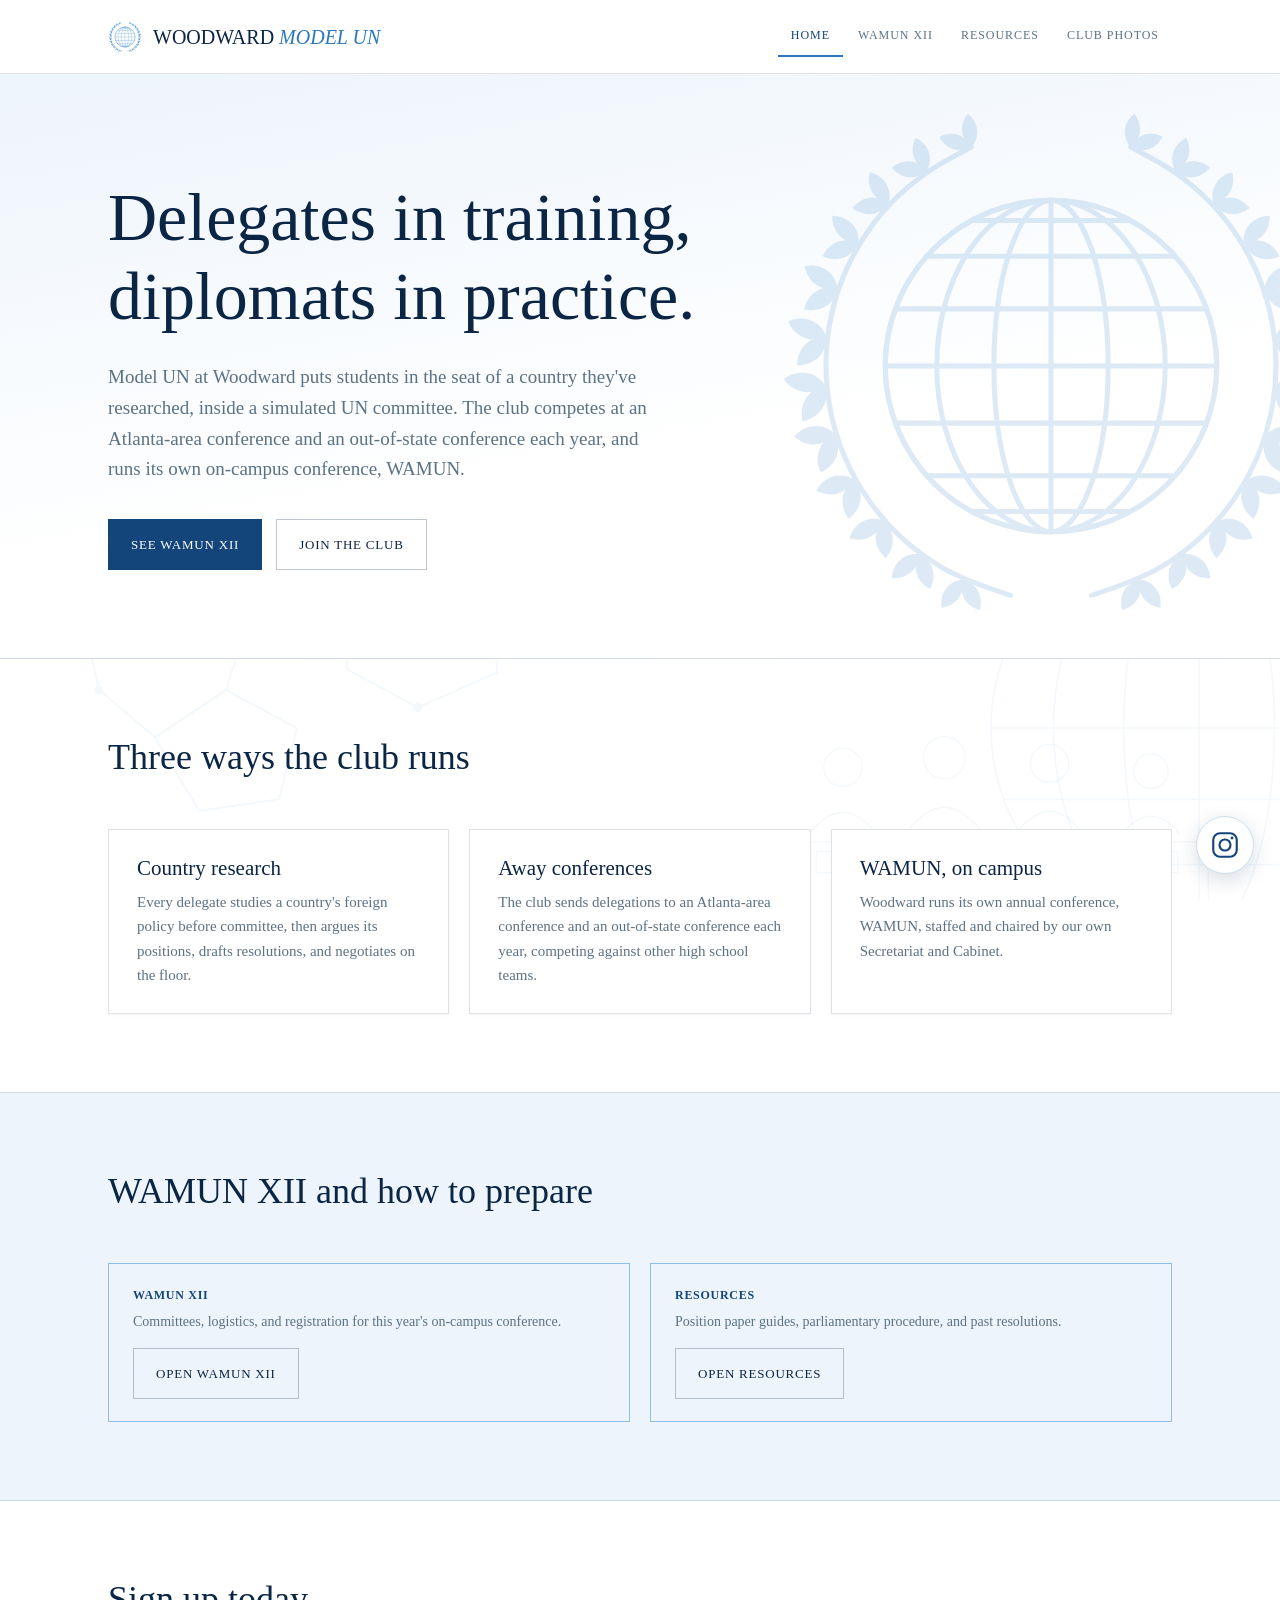
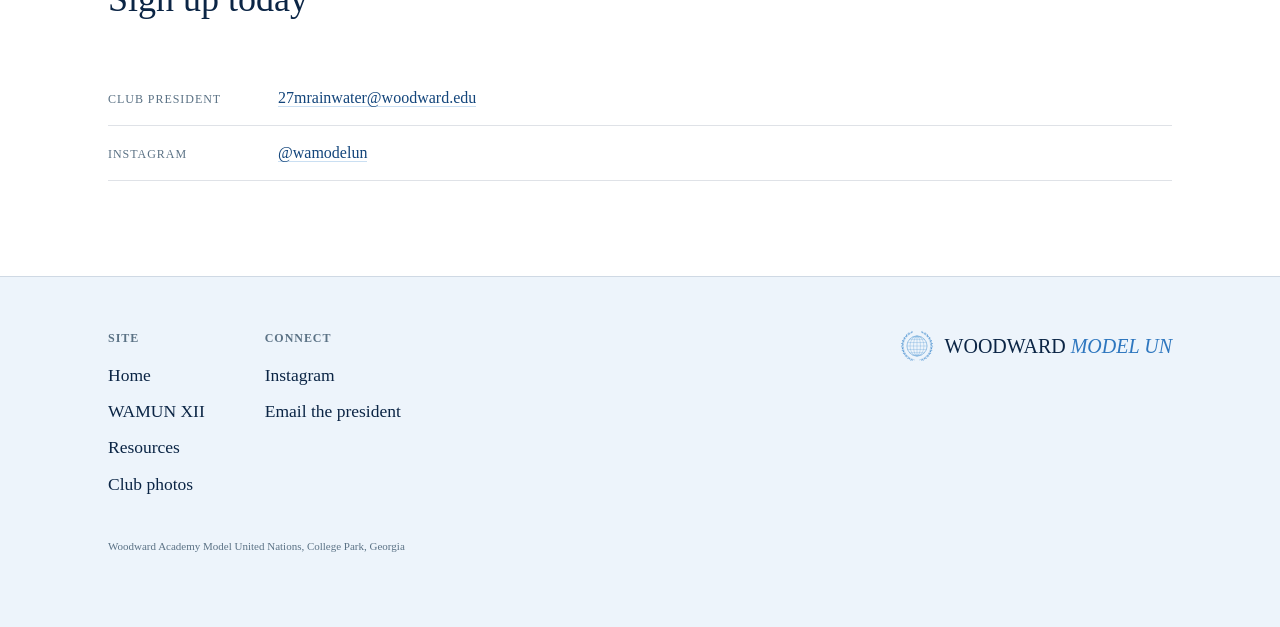
==== commit 021cf115: "Rename to WAMUN XII; add chairs, dress code, packing list, registration This year's conference is WA" ====
--- a/index.html
+++ b/index.html
@@ -36,7 +36,7 @@
     <label class="nav-toggle-label" for="nav-toggle">Menu</label>
     <nav class="primary" aria-label="Primary">
       <a href="index.html" aria-current="page">Home</a>
-      <a href="wamun-xi.html">WAMUN XI</a>
+      <a href="wamun-xii.html">WAMUN XII</a>
       <a href="resources.html">Resources</a>
       <a href="photos.html">Club photos</a>
     </nav>
@@ -68,7 +68,7 @@
       <h1>Delegates in training, diplomats in practice.</h1>
       <p class="lede">Model UN at Woodward puts students in the seat of a country they've researched, inside a simulated UN committee. The club competes at an Atlanta-area conference and an out-of-state conference each year, and runs its own on-campus conference, WAMUN.</p>
       <div class="cta-row">
-        <a class="btn primary" href="wamun-xi.html">See WAMUN XI</a>
+        <a class="btn primary" href="wamun-xii.html">See WAMUN XII</a>
         <a class="btn ghost" href="#join">Join the club</a>
       </div>
     </div>
@@ -102,14 +102,14 @@
     <div class="wrap">
       <div class="section-head">
         <div>
-          <h2 id="explore-heading">WAMUN XI and how to prepare</h2>
+          <h2 id="explore-heading">WAMUN XII and how to prepare</h2>
         </div>
       </div>
       <div class="grid grid-2">
         <div class="tbd" style="border-style:solid;">
-          <strong>WAMUN XI</strong>
+          <strong>WAMUN XII</strong>
           Committees, logistics, and registration for this year's on-campus conference.
-          <div style="margin-top:14px;"><a class="btn ghost" href="wamun-xi.html">Open WAMUN XI</a></div>
+          <div style="margin-top:14px;"><a class="btn ghost" href="wamun-xii.html">Open WAMUN XII</a></div>
         </div>
         <div class="tbd" style="border-style:solid;">
           <strong>Resources</strong>
@@ -149,7 +149,7 @@
           <h4>Site</h4>
           <ul>
             <li><a href="index.html">Home</a></li>
-            <li><a href="wamun-xi.html">WAMUN XI</a></li>
+            <li><a href="wamun-xii.html">WAMUN XII</a></li>
             <li><a href="resources.html">Resources</a></li>
             <li><a href="photos.html">Club photos</a></li>
           </ul>
--- a/styles.css
+++ b/styles.css
@@ -194,10 +194,14 @@
 /* ---------- WAMUN committees + schedule ---------- */
 .placard .topic{font-size:18px;font-style:italic;color:var(--blue-deep);margin:-4px 0 12px;}
 .placard .facts{margin:18px 0 0;font-size:15px;}
-.placard .facts div{display:flex;gap:12px;align-items:baseline;padding:9px 0;border-top:1px solid var(--line);border-bottom:1px solid var(--line);}
+.placard .facts div{display:flex;gap:12px;align-items:baseline;padding:9px 0;border-top:1px solid var(--line);}
+.placard .facts div:last-child{border-bottom:1px solid var(--line);}
 .placard .facts dt{flex:none;width:60px;font-size:11px;letter-spacing:.08em;text-transform:uppercase;color:var(--ink-dim);}
 .placard .facts dd{margin:0;color:var(--navy);}
 .placard > .btn{margin-top:20px;}
+.placard .bring{margin:0;padding-left:20px;font-size:15px;color:var(--ink-dim);}
+.placard .bring li{padding:2px 0;}
+.reg-facts{margin:0;max-width:680px;}
 
 .sched-note{max-width:680px;color:var(--ink-dim);margin:-16px 0 30px;}
 .sched{list-style:none;margin:6px 0 0;padding:0;}
